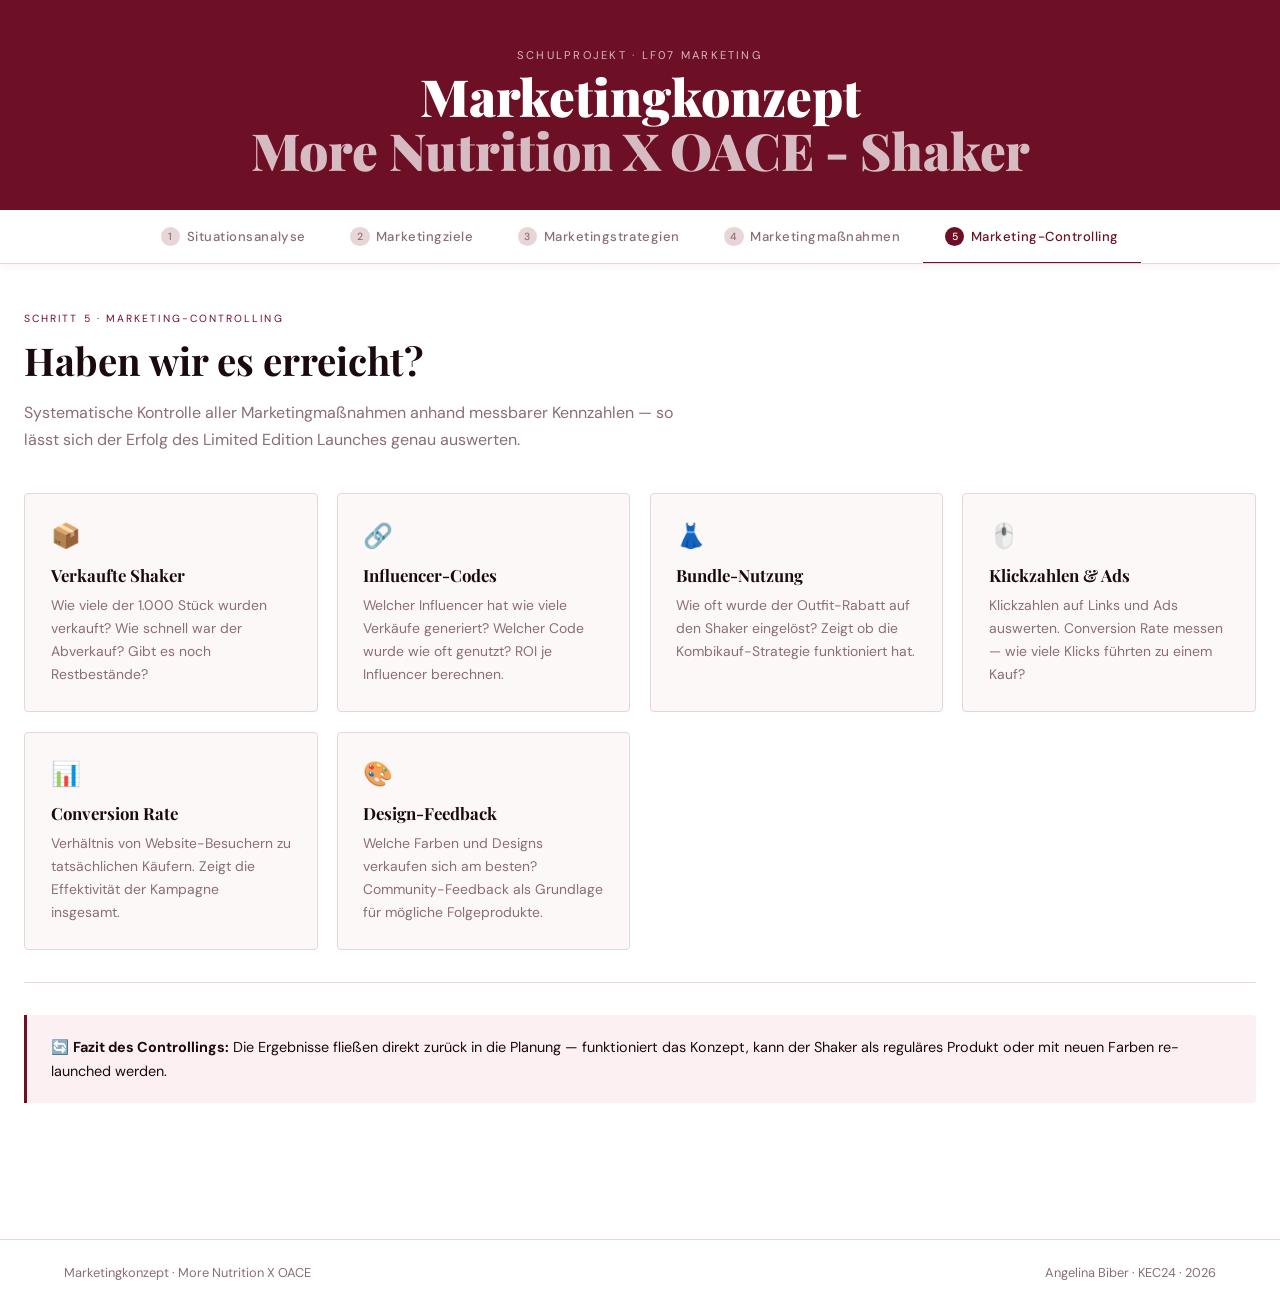
==== Marketing-Controlling.html @ 47c6fabe "Update link in header from start.html to index.html" ====
<!DOCTYPE html>
<html lang="de">
<head>
  <meta charset="UTF-8"/>
  <meta name="viewport" content="width=device-width, initial-scale=1.0"/>
  <title>Marketing-Controlling – Marketingkonzept</title>
  <link rel="stylesheet" href="design.css"/>
</head>
<body>

<header>
  <div class="header-left">
    <p class="label">Schulprojekt · LF07 Marketing</p>
     <a href="index.html" style="text-decoration:none;">
      <h1>Marketingkonzept<br/><span>More Nutrition X OACE - Shaker</span></h1>
    </a>
  </div>
</header>

<nav class="page-nav">
  <a href="Situationsanalyse.html"     class="nav-link"><span class="nav-number">1</span>Situationsanalyse</a>
  <a href="Marketingziele.html"        class="nav-link"><span class="nav-number">2</span>Marketingziele</a>
  <a href="Marketingstrategien.html"   class="nav-link"><span class="nav-number">3</span>Marketingstrategien</a>
  <a href="Marketingmassnahmen.html"   class="nav-link"><span class="nav-number">4</span>Marketingmaßnahmen</a>
  <a href="Marketing-Controlling.html" class="nav-link active"><span class="nav-number">5</span>Marketing-Controlling</a>
</nav>

<main>
  <div class="section-header">
  <p class="section-tag">Schritt 5 · Marketing-Controlling</p>
  <h2 class="section-title">Haben wir es erreicht?</h2>
  <p class="section-lead">Systematische Kontrolle aller Marketingmaßnahmen anhand messbarer Kennzahlen — so lässt sich der Erfolg des Limited Edition Launches genau auswerten.</p>
</div>

<div class="card-grid">
  <div class="card">
    <div class="card-icon">📦</div>
    <h3>Verkaufte Shaker</h3>
    <p>Wie viele der 1.000 Stück wurden verkauft? Wie schnell war der Abverkauf? Gibt es noch Restbestände?</p>
  </div>
  <div class="card">
    <div class="card-icon">🔗</div>
    <h3>Influencer-Codes</h3>
    <p>Welcher Influencer hat wie viele Verkäufe generiert? Welcher Code wurde wie oft genutzt? ROI je Influencer berechnen.</p>
  </div>
  <div class="card">
    <div class="card-icon">👗</div>
    <h3>Bundle-Nutzung</h3>
    <p>Wie oft wurde der Outfit-Rabatt auf den Shaker eingelöst? Zeigt ob die Kombikauf-Strategie funktioniert hat.</p>
  </div>
  <div class="card">
    <div class="card-icon">🖱️</div>
    <h3>Klickzahlen & Ads</h3>
    <p>Klickzahlen auf Links und Ads auswerten. Conversion Rate messen — wie viele Klicks führten zu einem Kauf?</p>
  </div>
  <div class="card">
    <div class="card-icon">📊</div>
    <h3>Conversion Rate</h3>
    <p>Verhältnis von Website-Besuchern zu tatsächlichen Käufern. Zeigt die Effektivität der Kampagne insgesamt.</p>
  </div>
  <div class="card">
    <div class="card-icon">🎨</div>
    <h3>Design-Feedback</h3>
    <p>Welche Farben und Designs verkaufen sich am besten? Community-Feedback als Grundlage für mögliche Folgeprodukte.</p>
  </div>
</div>

<hr class="divider"/>

<div class="highlight">
  🔄 <strong>Fazit des Controllings:</strong> Die Ergebnisse fließen direkt zurück in die Planung — funktioniert das Konzept, kann der Shaker als reguläres Produkt oder mit neuen Farben re-launched werden.
</div>
  </main>
<footer>
  <span>Marketingkonzept · More Nutrition X OACE</span>
  <span>Angelina Biber · KEC24 · 2026</span>
</footer>
</body>
</html>
---- design.css ----
@import url('https://fonts.googleapis.com/css2?family=Playfair+Display:wght@700;900&family=DM+Sans:wght@300;400;500&display=swap');

:root {
  --bg: #ffffff;
  --surface: #f9f4f5;
  --card: #fdf8f8;
  --accent: #6e1025;
  --accent2: #9b1a35;
  --text: #1a0a0d;
  --muted: #8a6e73;
  --border: #e8d5d8;
}

* { margin: 0; padding: 0; box-sizing: border-box; }

body {
  background: var(--bg);
  color: var(--text);
  font-family: 'DM Sans', sans-serif;
  min-height: 100vh;
}

/* ── HEADER ── */
header {
  padding: 3rem 4rem 2rem;
  background: var(--accent);
  display: flex;
  align-items: flex-end;
  justify-content: center;
  text-align:center;
  gap: 2rem;
  flex-wrap: wrap;
}
.header-left .label {
  font-size: 0.7rem;
  letter-spacing: 0.2em;
  text-transform: uppercase;
  color: rgba(255,255,255,0.7);
  margin-bottom: 0.5rem;
}
.header-left h1 {
  font-family: 'Playfair Display', serif;
  font-size: clamp(2rem, 4vw, 3.5rem);
  font-weight: 900;
  line-height: 1.05;
  color: #ffffff;
}
.header-left h1 span { color: rgba(255,255,255,0.72); }

header a h1:hover {
  opacity: 0.85;
  cursor: pointer;
}

/* ── NAVIGATION ── */
nav.page-nav {
  display: flex;
  justify-content: center;
  overflow-x: auto;
  padding: 0 4rem;
  border-bottom: 1px solid var(--border);
  scrollbar-width: none;
  background: #fff;
  position: sticky;
  top: 0;
  z-index: 100;
  box-shadow: 0 2px 8px rgba(110,16,37,0.06);
}
nav.page-nav::-webkit-scrollbar { display: none; }

.nav-link {
  flex-shrink: 0;
  padding: 1rem 1.4rem;
  text-decoration: none;
  border-bottom: 2px solid transparent;
  color: var(--muted);
  font-size: 0.82rem;
  font-weight: 500;
  letter-spacing: 0.04em;
  transition: color 0.2s, border-color 0.2s;
  white-space: nowrap;
  position: relative;
  top: 1px;
  display: flex;
  align-items: center;
  gap: 0.4rem;
}
.nav-link:hover { color: var(--text); }
.nav-link.active {
  color: var(--accent);
  border-bottom-color: var(--accent);
}
.nav-number {
  display: inline-flex;
  align-items: center;
  justify-content: center;
  width: 1.2rem;
  height: 1.2rem;
  background: var(--border);
  border-radius: 50%;
  font-size: 0.65rem;
  transition: background 0.2s, color 0.2s;
  flex-shrink: 0;
}
.nav-link.active .nav-number { background: var(--accent); color: #fff; }

/* ── MAIN ── */
main {
  padding: 3rem 6vw;
  max-width: 100%;
  animation: fadeUp 0.4s ease both;
}

/* ── ANIMATIONS ── */
@keyframes fadeUp {
  from { opacity: 0; transform: translateY(14px); }
  to   { opacity: 1; transform: translateY(0); }
}
@keyframes fadeDown {
  from { opacity: 0; transform: translateY(-10px); }
  to   { opacity: 1; transform: translateY(0); }
}

/* ── SECTION HEADER ── */
.section-header { margin-bottom: 2.5rem; }
.section-tag {
  font-size: 0.65rem;
  letter-spacing: 0.2em;
  text-transform: uppercase;
  color: var(--accent);
  margin-bottom: 0.6rem;
}
.section-title {
  font-family: 'Playfair Display', serif;
  font-size: clamp(1.6rem, 3vw, 2.4rem);
  font-weight: 700;
  color: var(--text);
  margin-bottom: 0.8rem;
}
.section-lead {
  font-size: 1rem;
  color: var(--muted);
  line-height: 1.7;
  max-width: 680px;
}

/* ── CARDS ── */
.card-grid {
  display: grid;
  grid-template-columns: repeat(auto-fill, minmax(280px, 1fr));
  gap: 1.2rem;
  margin-top: 2rem;
}
.card {
  background: var(--card);
  border: 1px solid var(--border);
  border-radius: 4px;
  padding: 1.6rem;
  transition: border-color 0.2s, transform 0.2s;
  text-decoration: none;
  color: inherit;
  display: block;
}
.card:hover { border-color: var(--accent); transform: translateY(-2px); }
.card-icon { font-size: 1.5rem; margin-bottom: 0.8rem; }
.card h3 {
  font-family: 'Playfair Display', serif;
  font-size: 1.05rem;
  margin-bottom: 0.5rem;
  color: var(--text);
}
.card p { font-size: 0.87rem; color: var(--muted); line-height: 1.65; }

/* ── PROSE ── */
.prose {
  font-size: 0.95rem;
  line-height: 1.8;
  color: var(--muted);
  max-width: 720px;
}
.prose + .prose { margin-top: 1.2rem; }

/* ── DIVIDER ── */
.divider { border: none; border-top: 1px solid var(--border); margin: 2rem 0; }

/* ── HIGHLIGHT BOX ── */
.highlight {
  background: #fdf0f2;
  border-left: 3px solid var(--accent);
  border-radius: 0 4px 4px 0;
  padding: 1.2rem 1.5rem;
  margin: 1.5rem 0;
  font-size: 0.9rem;
  color: var(--text);
  line-height: 1.7;
}

/* ── TWO COL ── */
.two-col { display: grid; grid-template-columns: 1fr 1fr; gap: 2rem; margin-top: 1.5rem; }
.col-block h3 {
  font-family: 'Playfair Display', serif;
  font-size: 1.1rem;
  margin-bottom: 0.8rem;
  color: var(--accent2);
}
.col-block ul { list-style: none; padding: 0; }
.col-block ul li {
  font-size: 0.87rem;
  color: var(--muted);
  padding: 0.35rem 0;
  border-bottom: 1px solid var(--border);
  display: flex;
  align-items: flex-start;
  gap: 0.5rem;
}
.col-block ul li::before { content: '—'; color: var(--accent); flex-shrink: 0; }

/* ── TIMELINE ── */
.timeline { margin-top: 1.5rem; position: relative; padding-left: 1.5rem; border-left: 2px solid var(--border); }
.timeline-item { position: relative; padding: 0 0 2rem 1.5rem; }
.timeline-item::before {
  content: '';
  position: absolute;
  left: -1.57rem; top: 0.3rem;
  width: 0.7rem; height: 0.7rem;
  border-radius: 50%;
  background: var(--accent);
}
.timeline-item:last-child { padding-bottom: 0; }
.timeline-phase {
  font-size: 0.65rem;
  letter-spacing: 0.15em;
  text-transform: uppercase;
  color: var(--accent);
  margin-bottom: 0.3rem;
}
.timeline-item h3 { font-family: 'Playfair Display', serif; font-size: 1rem; margin-bottom: 0.4rem; color: var(--text); }
.timeline-item p { font-size: 0.85rem; color: var(--muted); line-height: 1.6; }

/* ── STAT ROW ── */
.stat-row { display: flex; gap: 1.2rem; flex-wrap: wrap; margin: 2rem 0; }
.stat {
  flex: 1; min-width: 130px;
  background: var(--card);
  border: 1px solid var(--border);
  border-radius: 4px;
  padding: 1.2rem;
  text-align: center;
}
.stat-value { font-family: 'Playfair Display', serif; font-size: 2rem; color: var(--accent); display: block; }
.stat-label { font-size: 0.75rem; color: var(--muted); margin-top: 0.3rem; text-transform: uppercase; letter-spacing: 0.1em; }

/* ── START PAGE STEP CARDS ── */
.steps-overview {
  display: grid;
  grid-template-columns: repeat(auto-fill, minmax(300px, 1fr));
  gap: 1.2rem;
  margin-top: 2.5rem;
}
.step-card {
  display: flex;
  flex-direction: column;
  background: var(--card);
  border: 1px solid var(--border);
  border-radius: 4px;
  padding: 1.8rem;
  text-decoration: none;
  color: inherit;
  transition: border-color 0.2s, transform 0.2s, box-shadow 0.2s;
}
.step-card:hover {
  border-color: var(--accent);
  transform: translateY(-3px);
  box-shadow: 0 8px 24px rgba(110,16,37,0.09);
}
.step-num {
  font-family: 'Playfair Display', serif;
  font-size: 2.8rem;
  font-weight: 900;
  color: var(--border);
  line-height: 1;
  margin-bottom: 0.8rem;
  transition: color 0.2s;
}
.step-card:hover .step-num { color: var(--accent); }
.step-card h3 { font-family: 'Playfair Display', serif; font-size: 1.15rem; color: var(--text); margin-bottom: 0.5rem; }
.step-card p { font-size: 0.85rem; color: var(--muted); line-height: 1.6; flex: 1; }
.step-link { display: inline-block; margin-top: 1.2rem; font-size: 0.8rem; color: var(--accent); font-weight: 500; }

/* ── FOOTER ── */
footer {
  margin-top: 4rem;
  padding: 1.5rem 4rem;
  border-top: 1px solid var(--border);
  font-size: 0.8rem;
  color: var(--muted);
  display: flex;
  justify-content: space-between;
  align-items: center;
  flex-wrap: wrap;
  gap: 0.5rem;
}

/* ── RESPONSIVE ── */
@media (max-width: 1600px) {
  header, nav.page-nav, main { padding-left: 1.5rem; padding-right: 1.5rem; }
  .two-col { grid-template-columns: 1fr; }
}
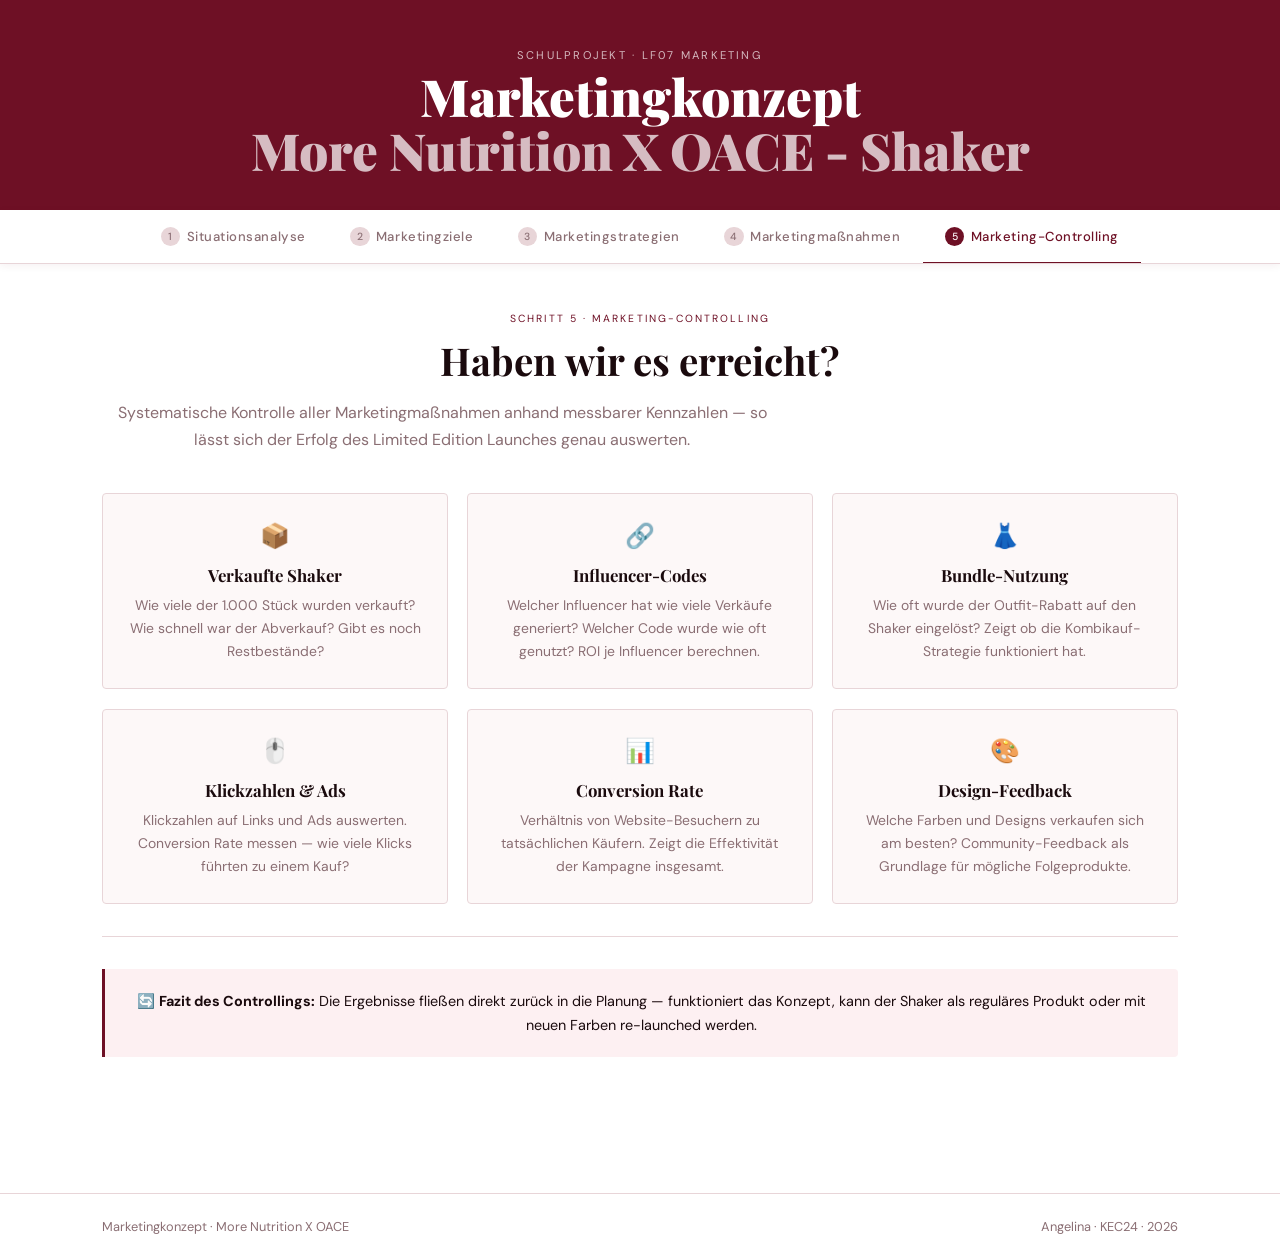
==== commit f1ecb31c: "Update footer name from 'Angelina Biber' to 'Angelina'" ====
--- a/Marketing-Controlling.html
+++ b/Marketing-Controlling.html
@@ -73,7 +73,7 @@
   </main>
 <footer>
   <span>Marketingkonzept · More Nutrition X OACE</span>
-  <span>Angelina Biber · KEC24 · 2026</span>
+  <span>Angelina · KEC24 · 2026</span>
 </footer>
 </body>
 </html>
--- a/design.css
+++ b/design.css
@@ -18,6 +18,8 @@
   color: var(--text);
   font-family: 'DM Sans', sans-serif;
   min-height: 100vh;
+  justify-content: center;
+  text-align: center;
 }
 
 /* ── HEADER ── */
@@ -106,7 +108,7 @@
 
 /* ── MAIN ── */
 main {
-  padding: 3rem 6vw;
+  padding: 3rem 8vw;
   max-width: 100%;
   animation: fadeUp 0.4s ease both;
 }
@@ -290,7 +292,7 @@
 /* ── FOOTER ── */
 footer {
   margin-top: 4rem;
-  padding: 1.5rem 4rem;
+  padding: 1.5rem 8vw;
   border-top: 1px solid var(--border);
   font-size: 0.8rem;
   color: var(--muted);
@@ -302,7 +304,7 @@
 }
 
 /* ── RESPONSIVE ── */
-@media (max-width: 1600px) {
+@media (max-width: 700px) {
   header, nav.page-nav, main { padding-left: 1.5rem; padding-right: 1.5rem; }
   .two-col { grid-template-columns: 1fr; }
 }
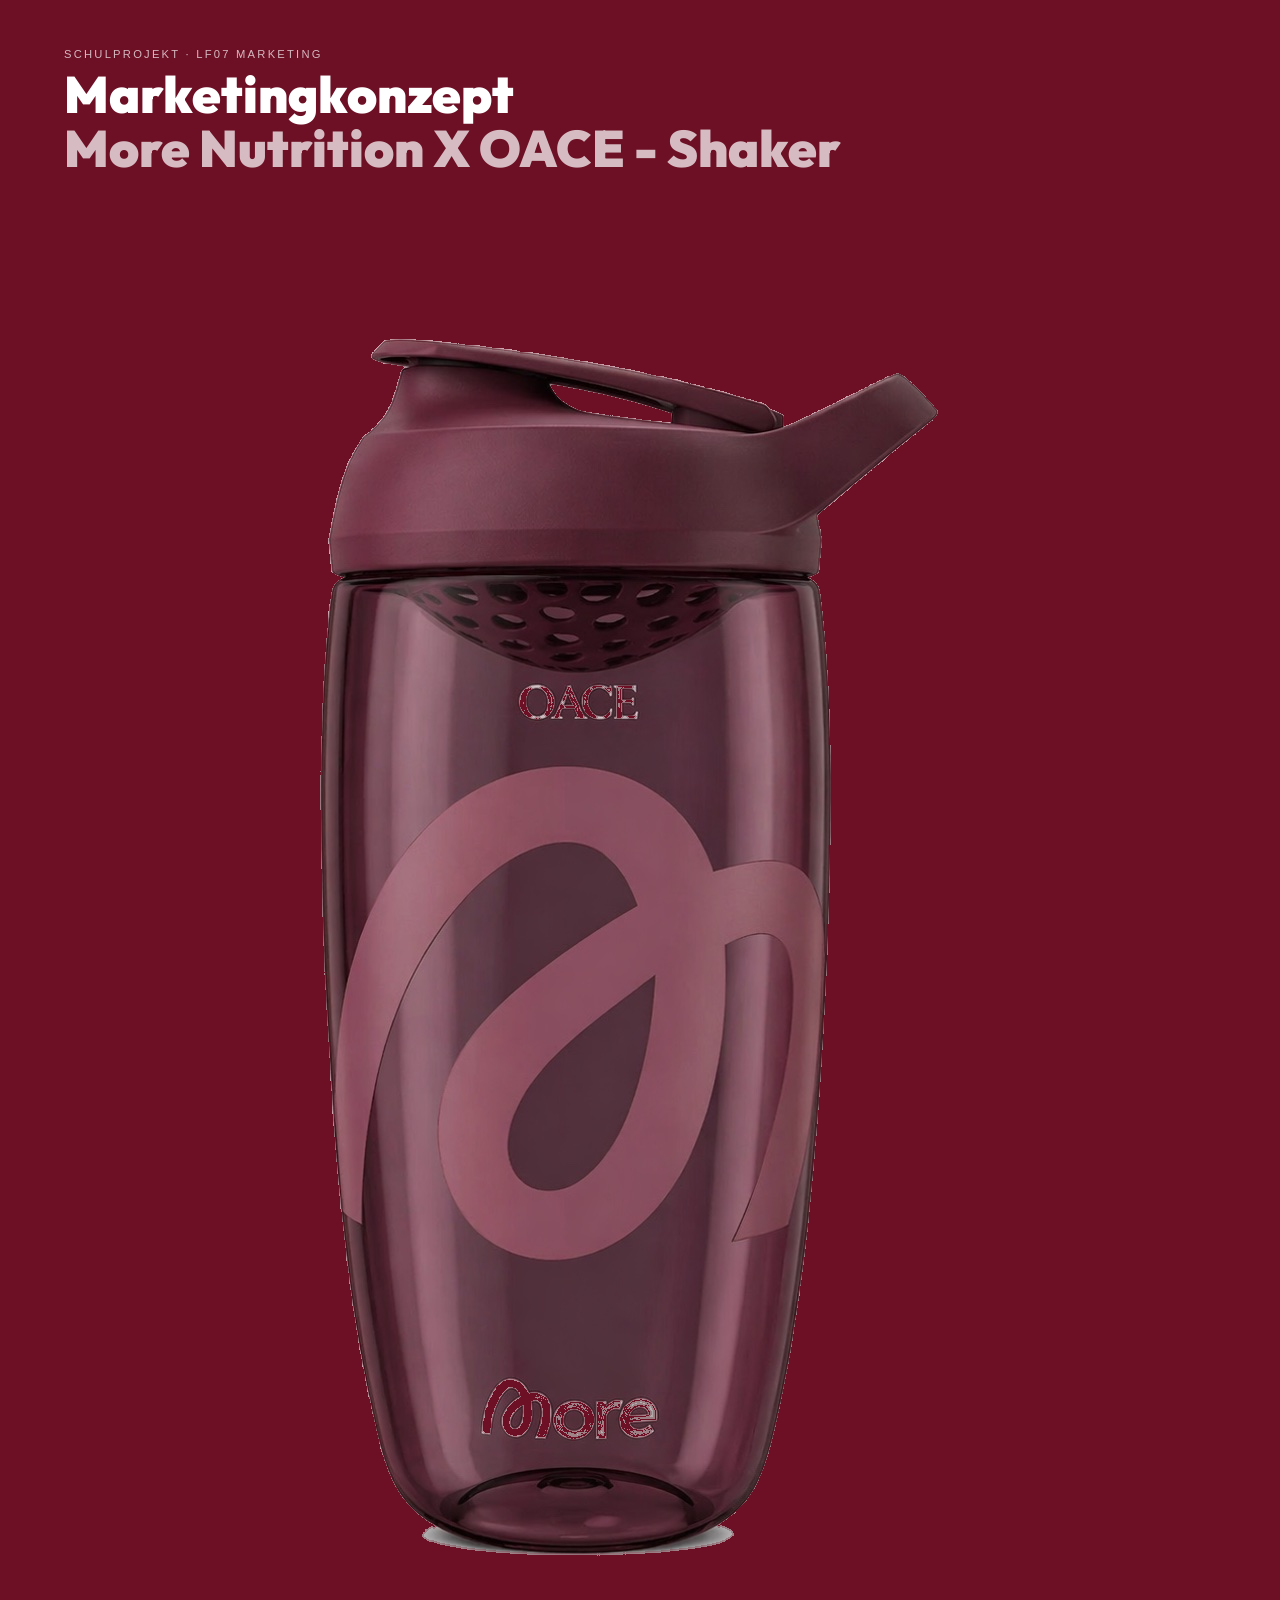
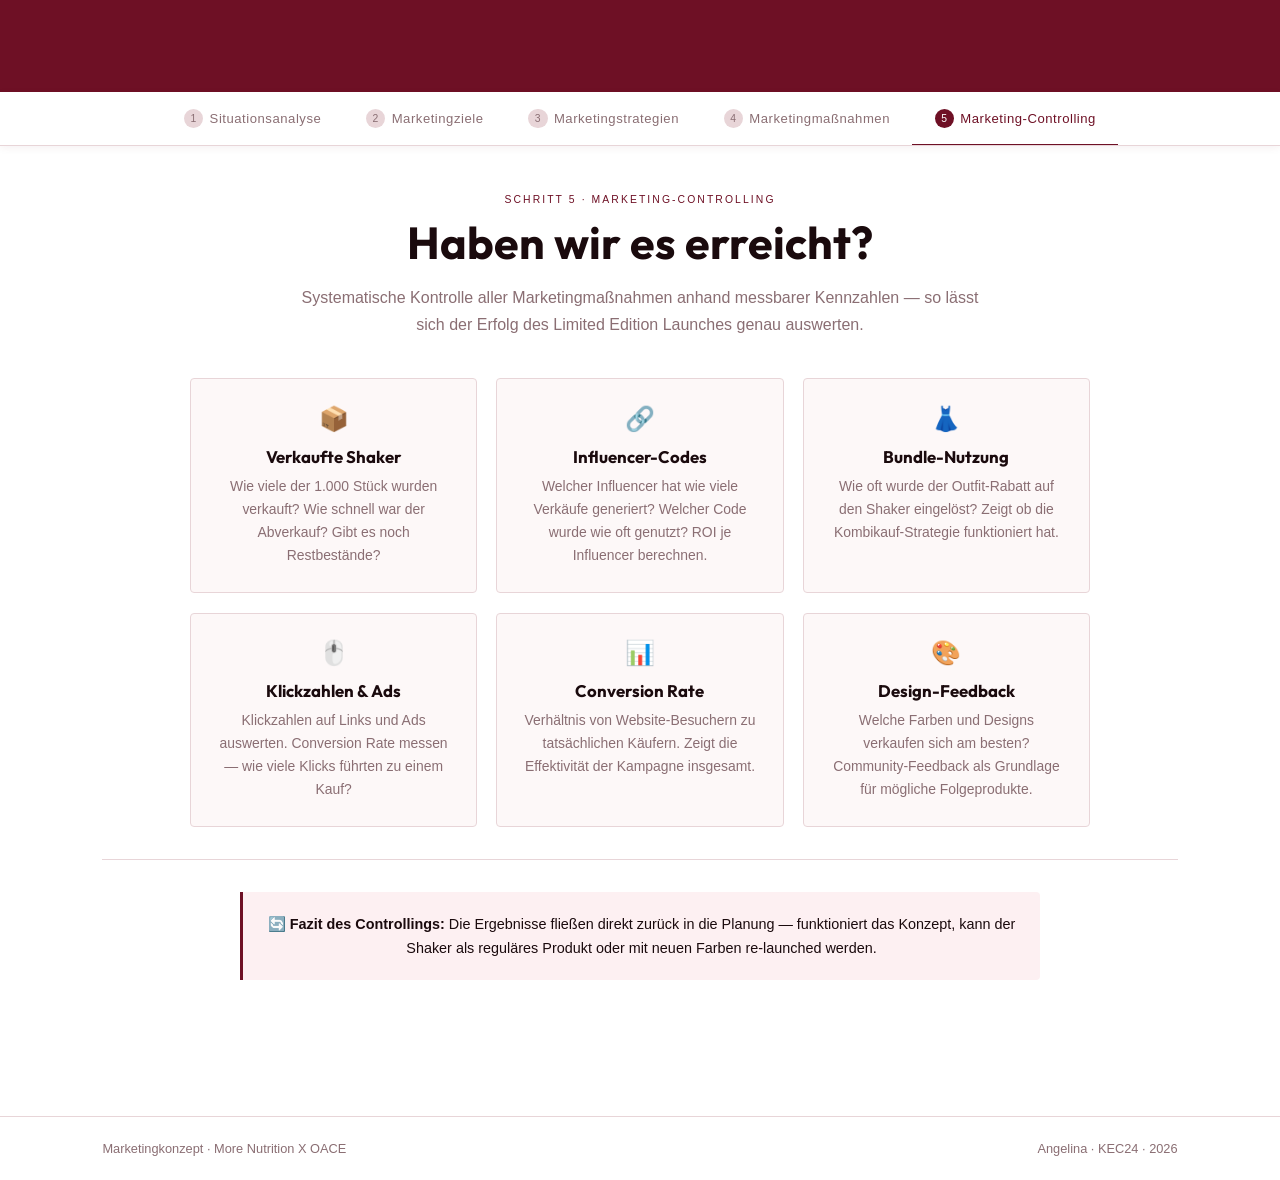
==== commit fae1f322: "Add shaker icon to Marketing-Controlling header" ====
--- a/Marketing-Controlling.html
+++ b/Marketing-Controlling.html
@@ -14,6 +14,9 @@
      <a href="index.html" style="text-decoration:none;">
       <h1>Marketingkonzept<br/><span>More Nutrition X OACE - Shaker</span></h1>
     </a>
+  </div>
+  <div class="header-right">
+    <img src="shaker.png" alt="Shaker Icon"/>
   </div>
 </header>
 
--- a/design.css
+++ b/design.css
@@ -1,4 +1,4 @@
-@import url('https://fonts.googleapis.com/css2?family=Playfair+Display:wght@700;900&family=DM+Sans:wght@300;400;500&display=swap');
+@import url('https://fonts.googleapis.com/css2?family=Outfit:wght@400;700;900&display=swap');
 
 :root {
   --bg: #ffffff;
@@ -28,8 +28,8 @@
   background: var(--accent);
   display: flex;
   align-items: flex-end;
-  justify-content: center;
-  text-align:center;
+  justify-content: left;
+  text-align: left;
   gap: 2rem;
   flex-wrap: wrap;
 }
@@ -41,7 +41,7 @@
   margin-bottom: 0.5rem;
 }
 .header-left h1 {
-  font-family: 'Playfair Display', serif;
+  font-family: 'Outfit', sans-serif;
   font-size: clamp(2rem, 4vw, 3.5rem);
   font-weight: 900;
   line-height: 1.05;
@@ -111,6 +111,32 @@
   padding: 3rem 8vw;
   max-width: 100%;
   animation: fadeUp 0.4s ease both;
+  text-align: center;
+  justify-content: center;
+}
+
+/* ── SHAKER ── */
+.shaker-wrapper {
+  animation: tilt-rotate 6s ease-in-out infinite;
+  transform-origin: center center;
+  width: 60%;
+  max-width: 280px;
+  margin: 2rem auto;
+}
+
+.shaker-wrapper img {
+  width: 100%;
+  height: auto;
+  display: block;
+  filter: drop-shadow(0px 20px 40px rgba(110, 16, 37, 0.25));
+}
+
+@keyframes tilt-rotate {
+  0%   { transform: rotate(-8deg) translateY(0px); }
+  25%  { transform: rotate(8deg) translateY(-10px); }
+  50%  { transform: rotate(-8deg) translateY(0px); }
+  75%  { transform: rotate(8deg) translateY(-10px); }
+  100% { transform: rotate(-8deg) translateY(0px); }
 }
 
 /* ── ANIMATIONS ── */
@@ -124,17 +150,23 @@
 }
 
 /* ── SECTION HEADER ── */
-.section-header { margin-bottom: 2.5rem; }
+.section-header { 
+  margin-bottom: 2.5rem;
+  justify-content: center;
+  text-align: center;
+}
 .section-tag {
   font-size: 0.65rem;
   letter-spacing: 0.2em;
   text-transform: uppercase;
   color: var(--accent);
   margin-bottom: 0.6rem;
+  display: block;
+  text-align: center;
 }
 .section-title {
-  font-family: 'Playfair Display', serif;
-  font-size: clamp(1.6rem, 3vw, 2.4rem);
+  font-family: 'Outfit', sans-serif;
+  font-size: clamp(1.9rem, 3.5vw, 2.9rem);
   font-weight: 700;
   color: var(--text);
   margin-bottom: 0.8rem;
@@ -144,6 +176,7 @@
   color: var(--muted);
   line-height: 1.7;
   max-width: 680px;
+  margin: 0 auto;
 }
 
 /* ── CARDS ── */
@@ -152,7 +185,12 @@
   grid-template-columns: repeat(auto-fill, minmax(280px, 1fr));
   gap: 1.2rem;
   margin-top: 2rem;
-}
+  align-items: stretch;
+  max-width: 900px;
+  margin-left: auto;
+  margin-right: auto;
+}
+
 .card {
   background: var(--card);
   border: 1px solid var(--border);
@@ -162,11 +200,12 @@
   text-decoration: none;
   color: inherit;
   display: block;
+  height: 100%;
 }
 .card:hover { border-color: var(--accent); transform: translateY(-2px); }
 .card-icon { font-size: 1.5rem; margin-bottom: 0.8rem; }
 .card h3 {
-  font-family: 'Playfair Display', serif;
+  font-family: 'Outfit', sans-serif;
   font-size: 1.05rem;
   margin-bottom: 0.5rem;
   color: var(--text);
@@ -191,16 +230,25 @@
   border-left: 3px solid var(--accent);
   border-radius: 0 4px 4px 0;
   padding: 1.2rem 1.5rem;
-  margin: 1.5rem 0;
+  margin: 1.5rem auto;
   font-size: 0.9rem;
   color: var(--text);
   line-height: 1.7;
+  max-width: 800px;
 }
 
 /* ── TWO COL ── */
-.two-col { display: grid; grid-template-columns: 1fr 1fr; gap: 2rem; margin-top: 1.5rem; }
+.two-col { 
+  display: grid; 
+  grid-template-columns: 1fr 1fr; 
+  gap: 2rem; 
+  margin-top: 1.5rem;
+  max-width: 900px;
+  margin-left: auto;
+  margin-right: auto;
+}
 .col-block h3 {
-  font-family: 'Playfair Display', serif;
+  font-family: 'Outfit', sans-serif;
   font-size: 1.1rem;
   margin-bottom: 0.8rem;
   color: var(--accent2);
@@ -236,7 +284,7 @@
   color: var(--accent);
   margin-bottom: 0.3rem;
 }
-.timeline-item h3 { font-family: 'Playfair Display', serif; font-size: 1rem; margin-bottom: 0.4rem; color: var(--text); }
+.timeline-item h3 { font-family: 'Outfit', sans-serif; font-size: 1rem; margin-bottom: 0.4rem; color: var(--text); }
 .timeline-item p { font-size: 0.85rem; color: var(--muted); line-height: 1.6; }
 
 /* ── STAT ROW ── */
@@ -249,16 +297,21 @@
   padding: 1.2rem;
   text-align: center;
 }
-.stat-value { font-family: 'Playfair Display', serif; font-size: 2rem; color: var(--accent); display: block; }
+.stat-value { font-family: 'Outfit', sans-serif; font-size: 2rem; color: var(--accent); display: block; }
 .stat-label { font-size: 0.75rem; color: var(--muted); margin-top: 0.3rem; text-transform: uppercase; letter-spacing: 0.1em; }
 
 /* ── START PAGE STEP CARDS ── */
 .steps-overview {
   display: grid;
-  grid-template-columns: repeat(auto-fill, minmax(300px, 1fr));
+  grid-template-columns: repeat(3, 1fr);
   gap: 1.2rem;
   margin-top: 2.5rem;
 }
+
+.steps-overview .step-card:last-child {
+  grid-column: 2 / 3;
+}
+
 .step-card {
   display: flex;
   flex-direction: column;
@@ -276,7 +329,7 @@
   box-shadow: 0 8px 24px rgba(110,16,37,0.09);
 }
 .step-num {
-  font-family: 'Playfair Display', serif;
+  font-family: 'Outfit', sans-serif;
   font-size: 2.8rem;
   font-weight: 900;
   color: var(--border);
@@ -285,9 +338,52 @@
   transition: color 0.2s;
 }
 .step-card:hover .step-num { color: var(--accent); }
-.step-card h3 { font-family: 'Playfair Display', serif; font-size: 1.15rem; color: var(--text); margin-bottom: 0.5rem; }
+.step-card h3 { font-family: 'Outfit', sans-serif; font-size: 1.15rem; color: var(--text); margin-bottom: 0.5rem; }
 .step-card p { font-size: 0.85rem; color: var(--muted); line-height: 1.6; flex: 1; }
 .step-link { display: inline-block; margin-top: 1.2rem; font-size: 0.8rem; color: var(--accent); font-weight: 500; }
+
+/* ── SWOT ── */
+.swot-container {
+  display: grid;
+  grid-template-columns: 1fr 1fr;
+  gap: 2rem;
+  margin-top: 2rem;
+}
+
+.company-box {
+  background: var(--card);
+  border: 1px solid var(--border);
+  border-radius: 4px;
+  padding: 1.5rem;
+  font-family: 'Outfit', serif;
+}
+
+.company-box h3 {
+  font-family: 'Outfit', serif;
+  text-align: center;
+  margin-bottom: 1rem;
+  color: var(--accent2);
+}
+
+.swot-grid {
+  display: grid;
+  grid-template-columns: 1fr 1fr;
+  gap: 0.8rem;
+}
+
+.swot-item {
+  background: #fff;
+  border: 1px solid var(--border);
+  padding: 0.8rem;
+  font-size: 0.8rem;
+  text-align: left;
+}
+
+.swot-item strong {
+  display: block;
+  margin-bottom: 0.3rem;
+  color: var(--accent);
+}
 
 /* ── FOOTER ── */
 footer {
@@ -307,4 +403,7 @@
 @media (max-width: 700px) {
   header, nav.page-nav, main { padding-left: 1.5rem; padding-right: 1.5rem; }
   .two-col { grid-template-columns: 1fr; }
-}
+  .swot-container {
+    grid-template-columns: 1fr;
+  }
+}
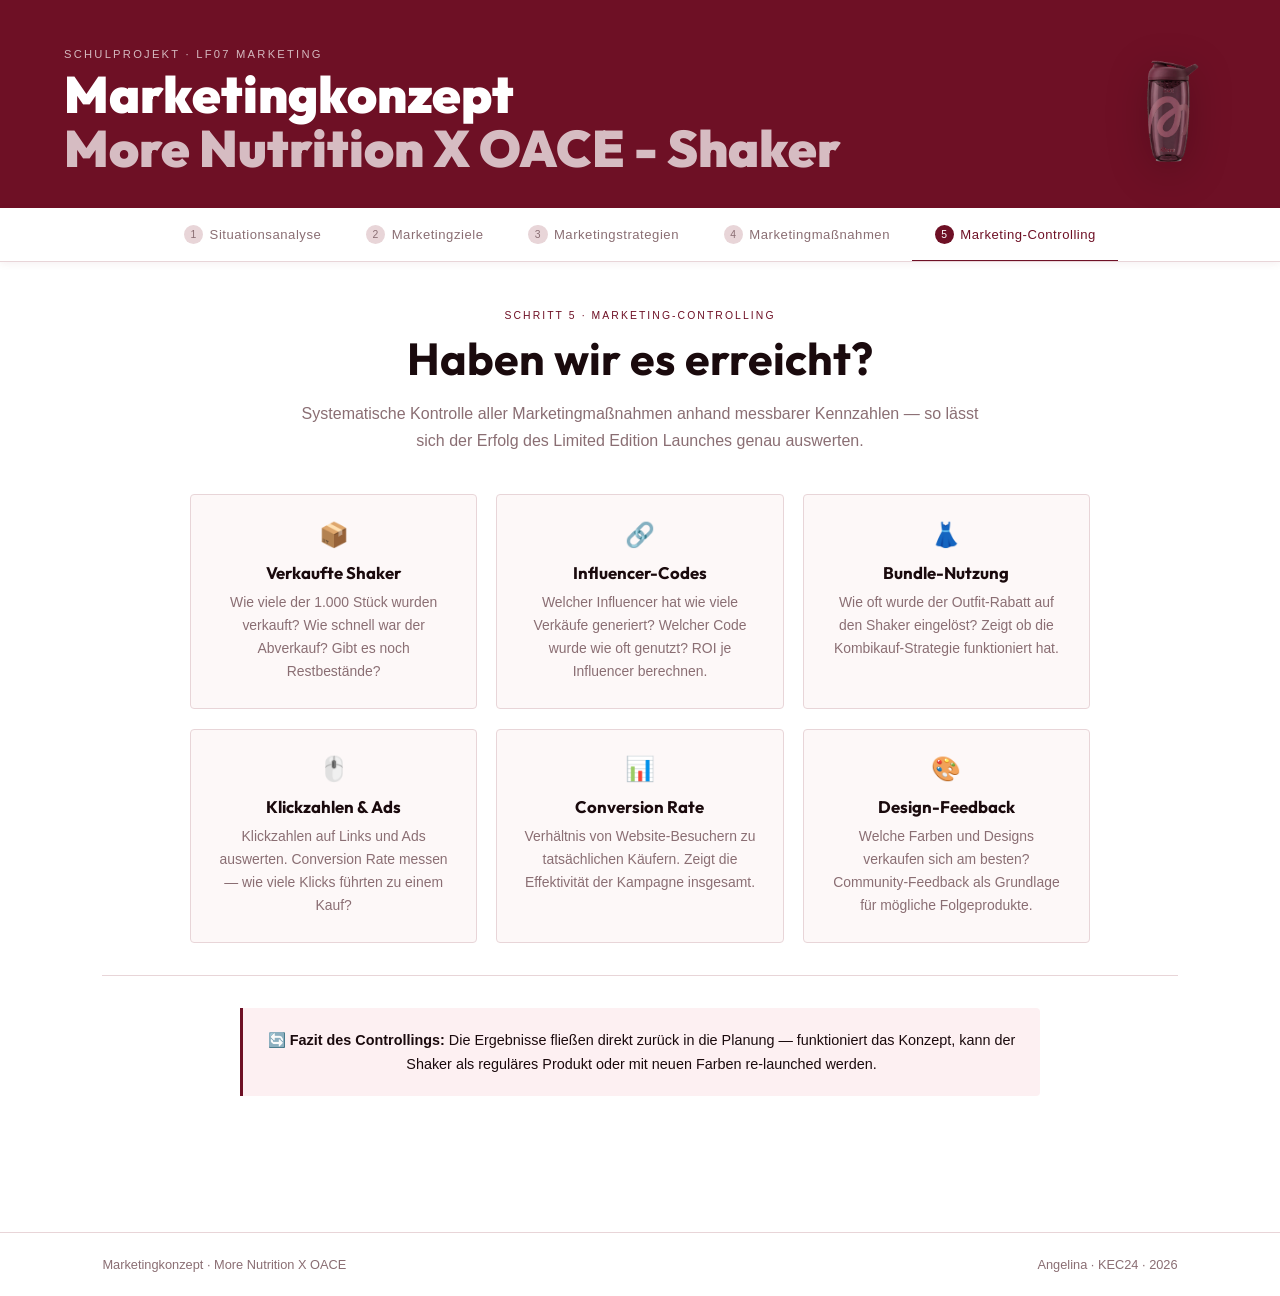
==== commit b7cdcb73: "Update header structure and styling in HTML" ====
--- a/Marketing-Controlling.html
+++ b/Marketing-Controlling.html
@@ -8,13 +8,14 @@
 </head>
 <body>
 
-<header>
+<header class="header-flex">
   <div class="header-left">
     <p class="label">Schulprojekt · LF07 Marketing</p>
-     <a href="index.html" style="text-decoration:none;">
+    <a href="index.html" style="text-decoration:none;">
       <h1>Marketingkonzept<br/><span>More Nutrition X OACE - Shaker</span></h1>
     </a>
   </div>
+
   <div class="header-right">
     <img src="shaker.png" alt="Shaker Icon"/>
   </div>
--- a/design.css
+++ b/design.css
@@ -52,6 +52,22 @@
 header a h1:hover {
   opacity: 0.85;
   cursor: pointer;
+}
+
+/* ── HEADER FLEX (Text links, Bild rechts) ── */
+.header-flex {
+  padding: 3rem 4rem 2rem;
+  background: var(--accent);
+  display: flex;
+  justify-content: space-between;
+  align-items: center;
+  flex-wrap: wrap;
+}
+
+.header-right img {
+  width: 90px;
+  height: auto;
+  filter: drop-shadow(0px 10px 20px rgba(0,0,0,0.2));
 }
 
 /* ── NAVIGATION ── */
@@ -406,4 +422,13 @@
   .swot-container {
     grid-template-columns: 1fr;
   }
-}
+  .header-flex {
+    flex-direction: column;
+    text-align: center;
+    gap: 1.5rem;
+  }
+
+  .header-right img {
+    width: 70px;
+  }
+}
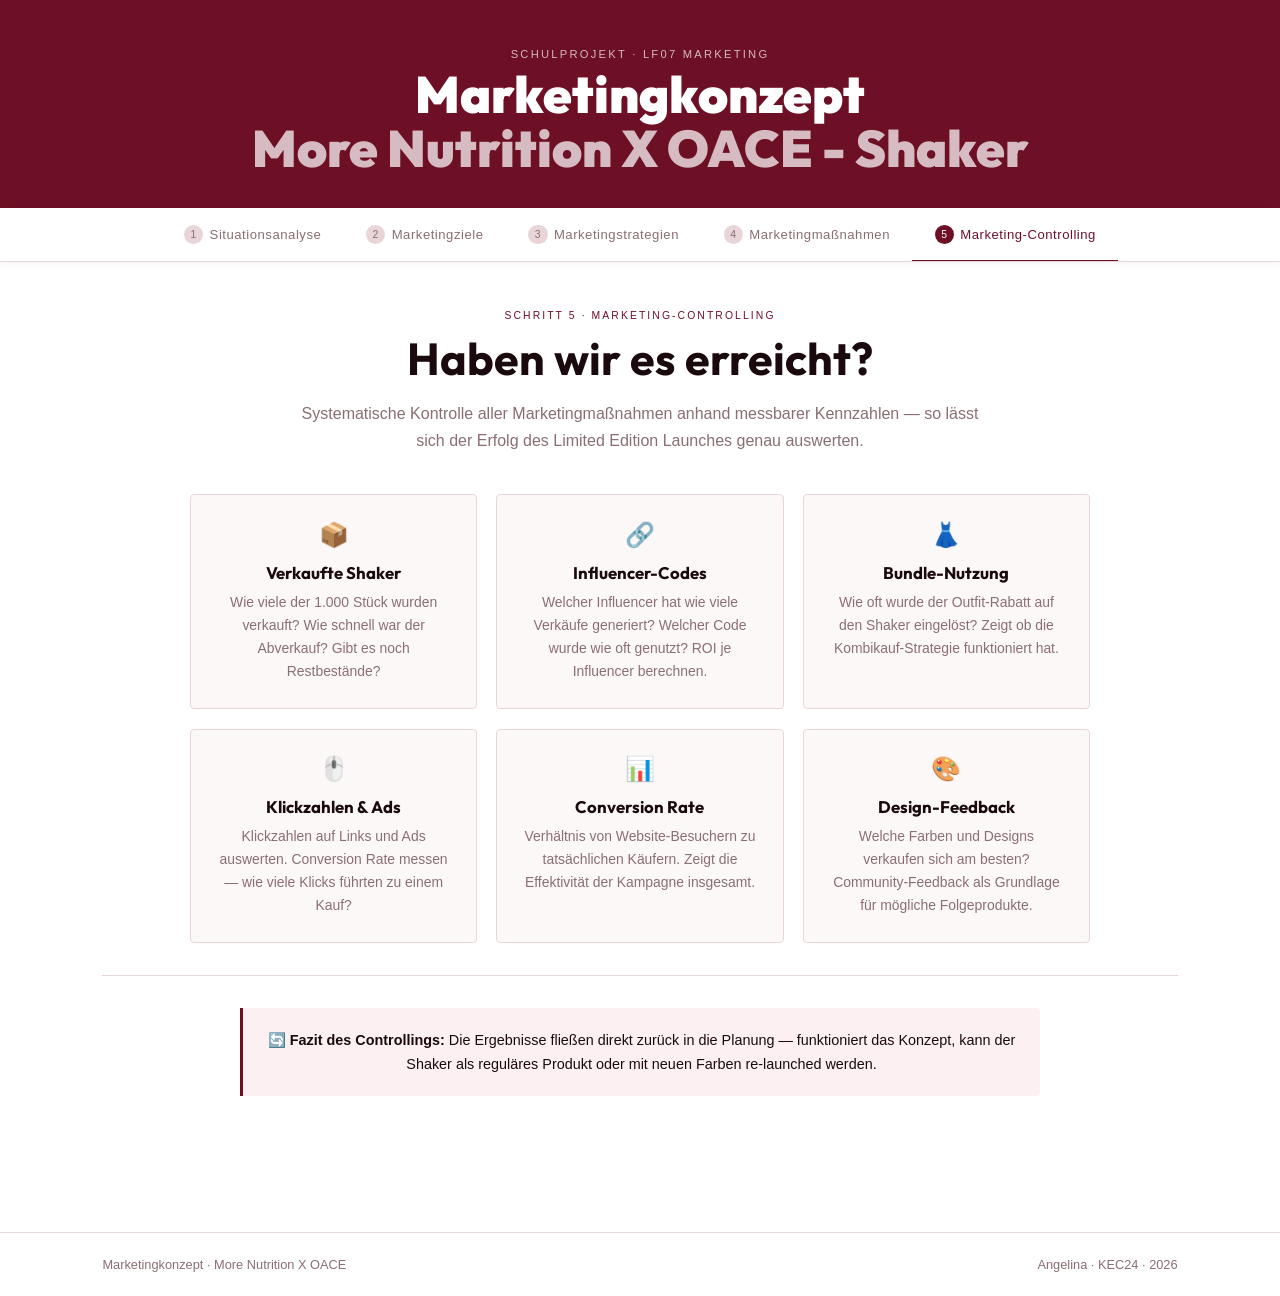
==== commit 15250aa7: "Refactor header structure in Marketing-Controlling.html" ====
--- a/Marketing-Controlling.html
+++ b/Marketing-Controlling.html
@@ -8,16 +8,12 @@
 </head>
 <body>
 
-<header class="header-flex">
+<header>
   <div class="header-left">
     <p class="label">Schulprojekt · LF07 Marketing</p>
     <a href="index.html" style="text-decoration:none;">
       <h1>Marketingkonzept<br/><span>More Nutrition X OACE - Shaker</span></h1>
     </a>
-  </div>
-
-  <div class="header-right">
-    <img src="shaker.png" alt="Shaker Icon"/>
   </div>
 </header>
 
--- a/design.css
+++ b/design.css
@@ -28,8 +28,8 @@
   background: var(--accent);
   display: flex;
   align-items: flex-end;
-  justify-content: left;
-  text-align: left;
+  justify-content: center;
+  text-align: center;
   gap: 2rem;
   flex-wrap: wrap;
 }
@@ -39,6 +39,8 @@
   text-transform: uppercase;
   color: rgba(255,255,255,0.7);
   margin-bottom: 0.5rem;
+  justify-content: center;
+  text-align: center;
 }
 .header-left h1 {
   font-family: 'Outfit', sans-serif;
@@ -52,22 +54,6 @@
 header a h1:hover {
   opacity: 0.85;
   cursor: pointer;
-}
-
-/* ── HEADER FLEX (Text links, Bild rechts) ── */
-.header-flex {
-  padding: 3rem 4rem 2rem;
-  background: var(--accent);
-  display: flex;
-  justify-content: space-between;
-  align-items: center;
-  flex-wrap: wrap;
-}
-
-.header-right img {
-  width: 90px;
-  height: auto;
-  filter: drop-shadow(0px 10px 20px rgba(0,0,0,0.2));
 }
 
 /* ── NAVIGATION ── */
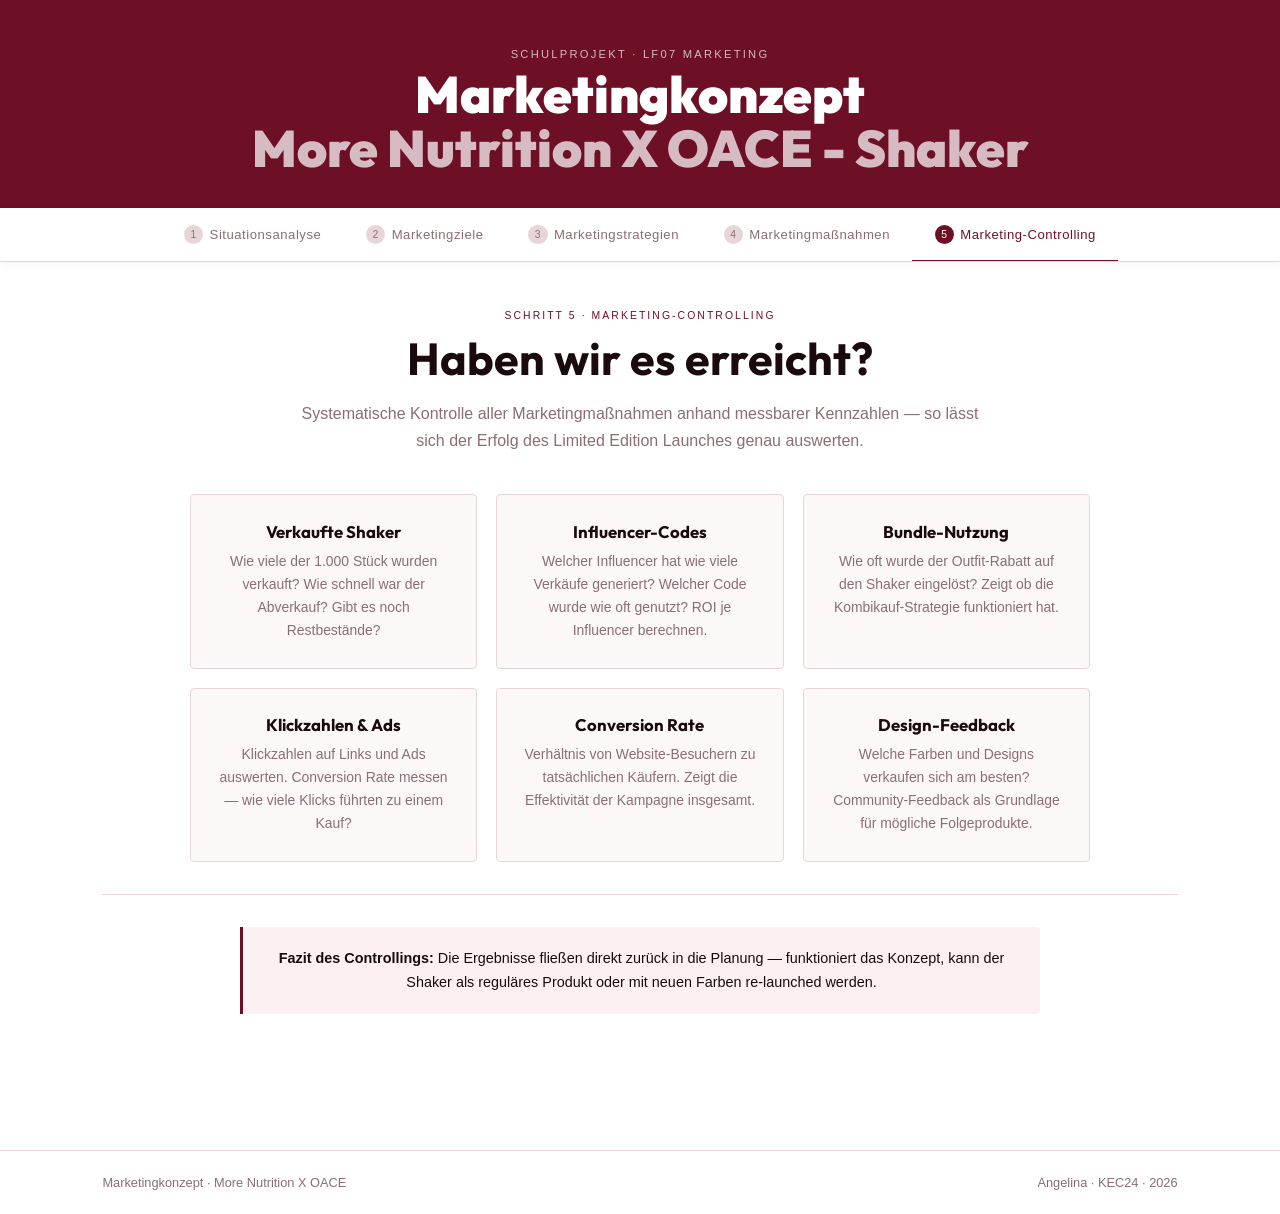
==== commit 20b215da: "Update Marketing-Controlling.html" ====
--- a/Marketing-Controlling.html
+++ b/Marketing-Controlling.html
@@ -34,32 +34,26 @@
 
 <div class="card-grid">
   <div class="card">
-    <div class="card-icon">📦</div>
     <h3>Verkaufte Shaker</h3>
     <p>Wie viele der 1.000 Stück wurden verkauft? Wie schnell war der Abverkauf? Gibt es noch Restbestände?</p>
   </div>
   <div class="card">
-    <div class="card-icon">🔗</div>
     <h3>Influencer-Codes</h3>
     <p>Welcher Influencer hat wie viele Verkäufe generiert? Welcher Code wurde wie oft genutzt? ROI je Influencer berechnen.</p>
   </div>
   <div class="card">
-    <div class="card-icon">👗</div>
     <h3>Bundle-Nutzung</h3>
     <p>Wie oft wurde der Outfit-Rabatt auf den Shaker eingelöst? Zeigt ob die Kombikauf-Strategie funktioniert hat.</p>
   </div>
   <div class="card">
-    <div class="card-icon">🖱️</div>
     <h3>Klickzahlen & Ads</h3>
     <p>Klickzahlen auf Links und Ads auswerten. Conversion Rate messen — wie viele Klicks führten zu einem Kauf?</p>
   </div>
   <div class="card">
-    <div class="card-icon">📊</div>
     <h3>Conversion Rate</h3>
     <p>Verhältnis von Website-Besuchern zu tatsächlichen Käufern. Zeigt die Effektivität der Kampagne insgesamt.</p>
   </div>
   <div class="card">
-    <div class="card-icon">🎨</div>
     <h3>Design-Feedback</h3>
     <p>Welche Farben und Designs verkaufen sich am besten? Community-Feedback als Grundlage für mögliche Folgeprodukte.</p>
   </div>
@@ -68,7 +62,7 @@
 <hr class="divider"/>
 
 <div class="highlight">
-  🔄 <strong>Fazit des Controllings:</strong> Die Ergebnisse fließen direkt zurück in die Planung — funktioniert das Konzept, kann der Shaker als reguläres Produkt oder mit neuen Farben re-launched werden.
+  <strong>Fazit des Controllings:</strong> Die Ergebnisse fließen direkt zurück in die Planung — funktioniert das Konzept, kann der Shaker als reguläres Produkt oder mit neuen Farben re-launched werden.
 </div>
   </main>
 <footer>
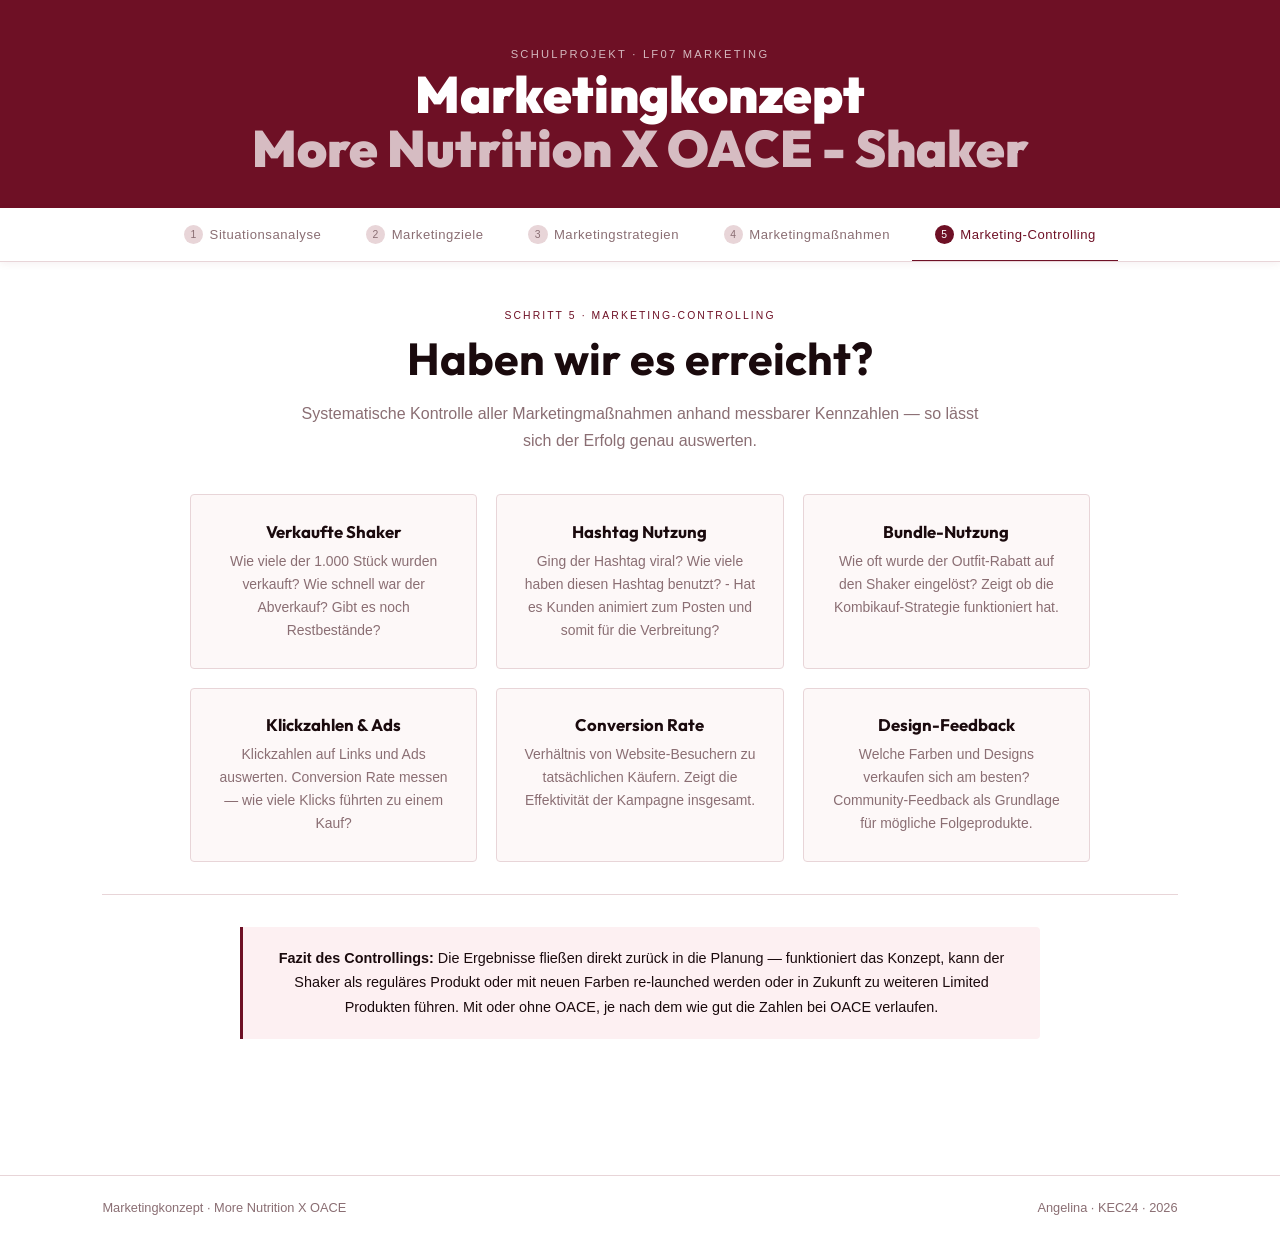
==== commit 3b90265c: "Update Marketing-Controlling.html" ====
--- a/Marketing-Controlling.html
+++ b/Marketing-Controlling.html
@@ -29,7 +29,7 @@
   <div class="section-header">
   <p class="section-tag">Schritt 5 · Marketing-Controlling</p>
   <h2 class="section-title">Haben wir es erreicht?</h2>
-  <p class="section-lead">Systematische Kontrolle aller Marketingmaßnahmen anhand messbarer Kennzahlen — so lässt sich der Erfolg des Limited Edition Launches genau auswerten.</p>
+  <p class="section-lead">Systematische Kontrolle aller Marketingmaßnahmen anhand messbarer Kennzahlen — so lässt sich der Erfolg genau auswerten.</p>
 </div>
 
 <div class="card-grid">
@@ -38,8 +38,8 @@
     <p>Wie viele der 1.000 Stück wurden verkauft? Wie schnell war der Abverkauf? Gibt es noch Restbestände?</p>
   </div>
   <div class="card">
-    <h3>Influencer-Codes</h3>
-    <p>Welcher Influencer hat wie viele Verkäufe generiert? Welcher Code wurde wie oft genutzt? ROI je Influencer berechnen.</p>
+    <h3>Hashtag Nutzung</h3>
+    <p>Ging der Hashtag viral? Wie viele haben diesen Hashtag benutzt? - Hat es Kunden animiert zum Posten und somit für die Verbreitung?</p>
   </div>
   <div class="card">
     <h3>Bundle-Nutzung</h3>
@@ -62,7 +62,7 @@
 <hr class="divider"/>
 
 <div class="highlight">
-  <strong>Fazit des Controllings:</strong> Die Ergebnisse fließen direkt zurück in die Planung — funktioniert das Konzept, kann der Shaker als reguläres Produkt oder mit neuen Farben re-launched werden.
+  <strong>Fazit des Controllings:</strong> Die Ergebnisse fließen direkt zurück in die Planung — funktioniert das Konzept, kann der Shaker als reguläres Produkt oder mit neuen Farben re-launched werden oder in Zukunft zu weiteren Limited Produkten führen. Mit oder ohne OACE, je nach dem wie gut die Zahlen bei OACE verlaufen.
 </div>
   </main>
 <footer>
--- a/design.css
+++ b/design.css
@@ -205,7 +205,6 @@
   height: 100%;
 }
 .card:hover { border-color: var(--accent); transform: translateY(-2px); }
-.card-icon { font-size: 1.5rem; margin-bottom: 0.8rem; }
 .card h3 {
   font-family: 'Outfit', sans-serif;
   font-size: 1.05rem;
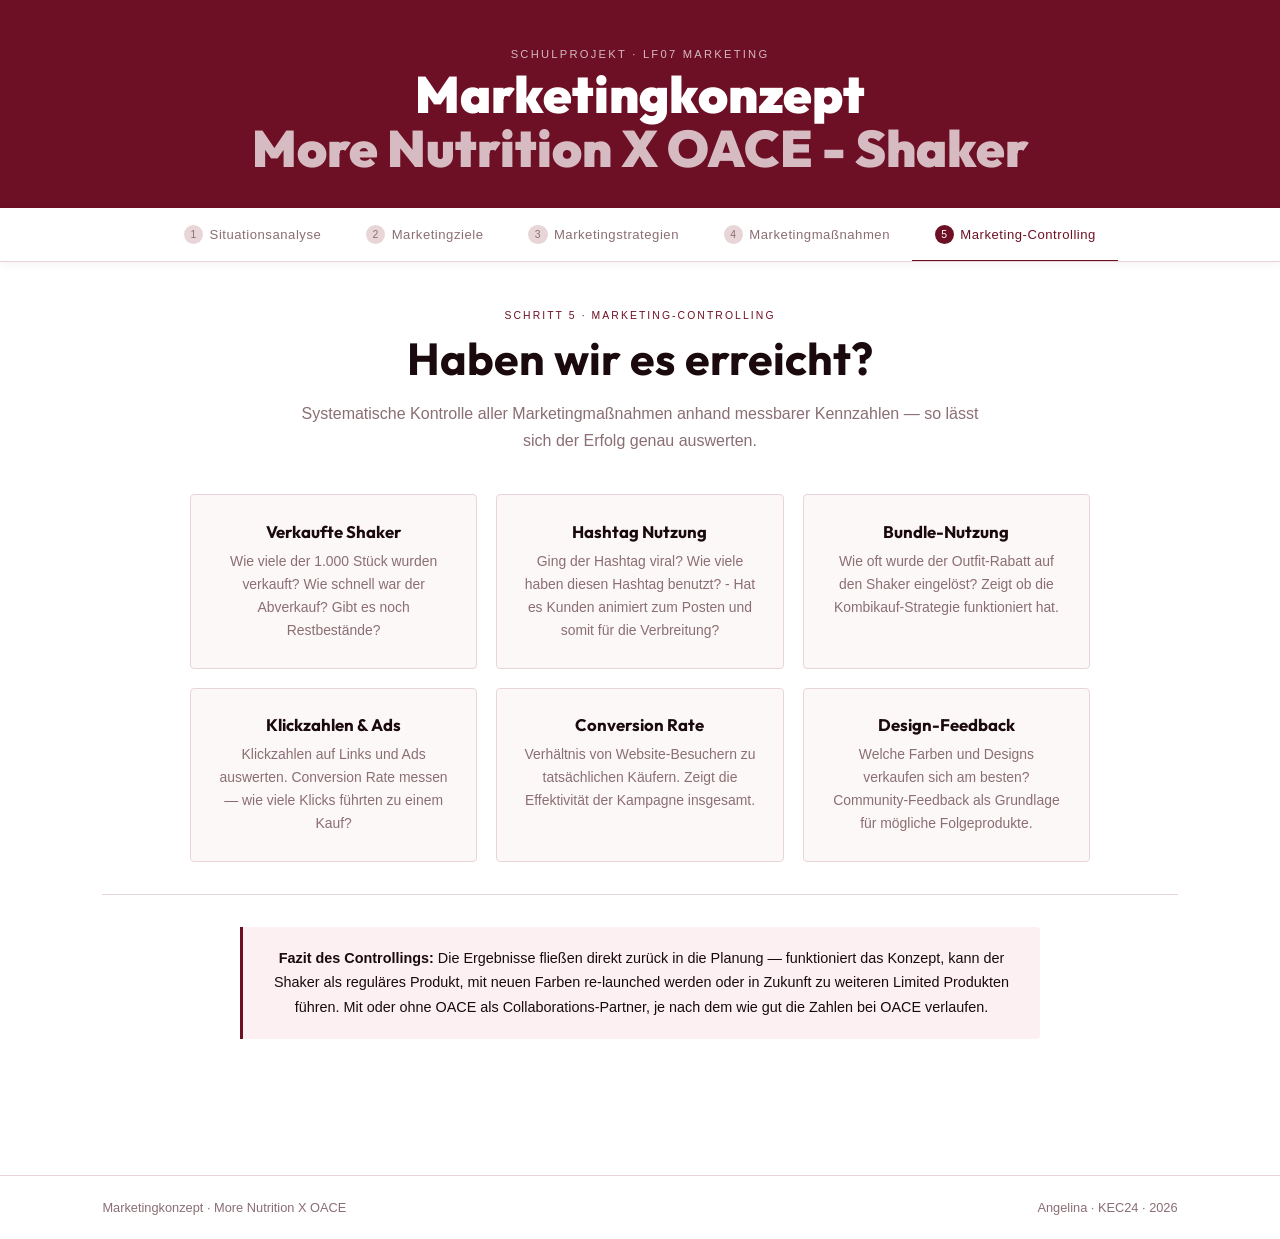
==== commit 56de6045: "Refine conclusion statement in Marketing-Controlling.html" ====
--- a/Marketing-Controlling.html
+++ b/Marketing-Controlling.html
@@ -62,7 +62,7 @@
 <hr class="divider"/>
 
 <div class="highlight">
-  <strong>Fazit des Controllings:</strong> Die Ergebnisse fließen direkt zurück in die Planung — funktioniert das Konzept, kann der Shaker als reguläres Produkt oder mit neuen Farben re-launched werden oder in Zukunft zu weiteren Limited Produkten führen. Mit oder ohne OACE, je nach dem wie gut die Zahlen bei OACE verlaufen.
+  <strong>Fazit des Controllings:</strong> Die Ergebnisse fließen direkt zurück in die Planung — funktioniert das Konzept, kann der Shaker als reguläres Produkt, mit neuen Farben re-launched werden oder in Zukunft zu weiteren Limited Produkten führen. Mit oder ohne OACE als Collaborations-Partner, je nach dem wie gut die Zahlen bei OACE verlaufen.
 </div>
   </main>
 <footer>
